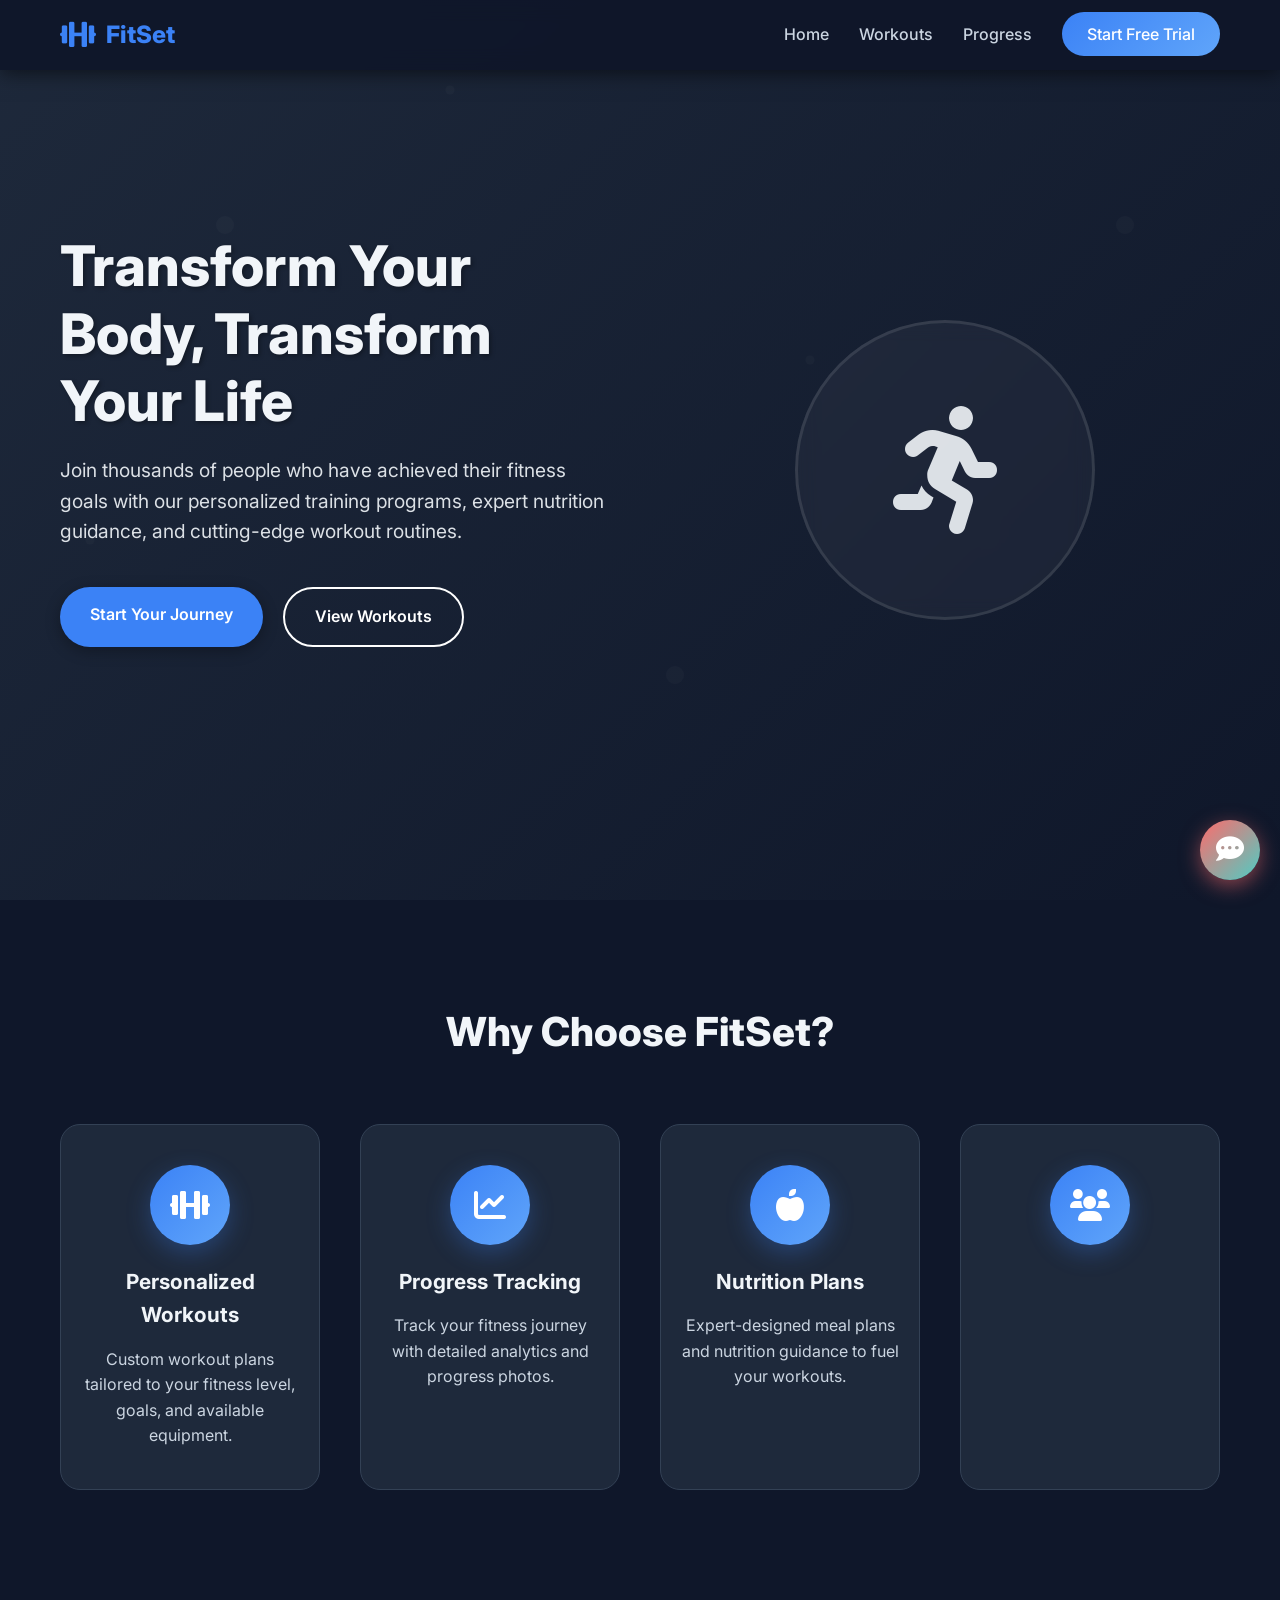
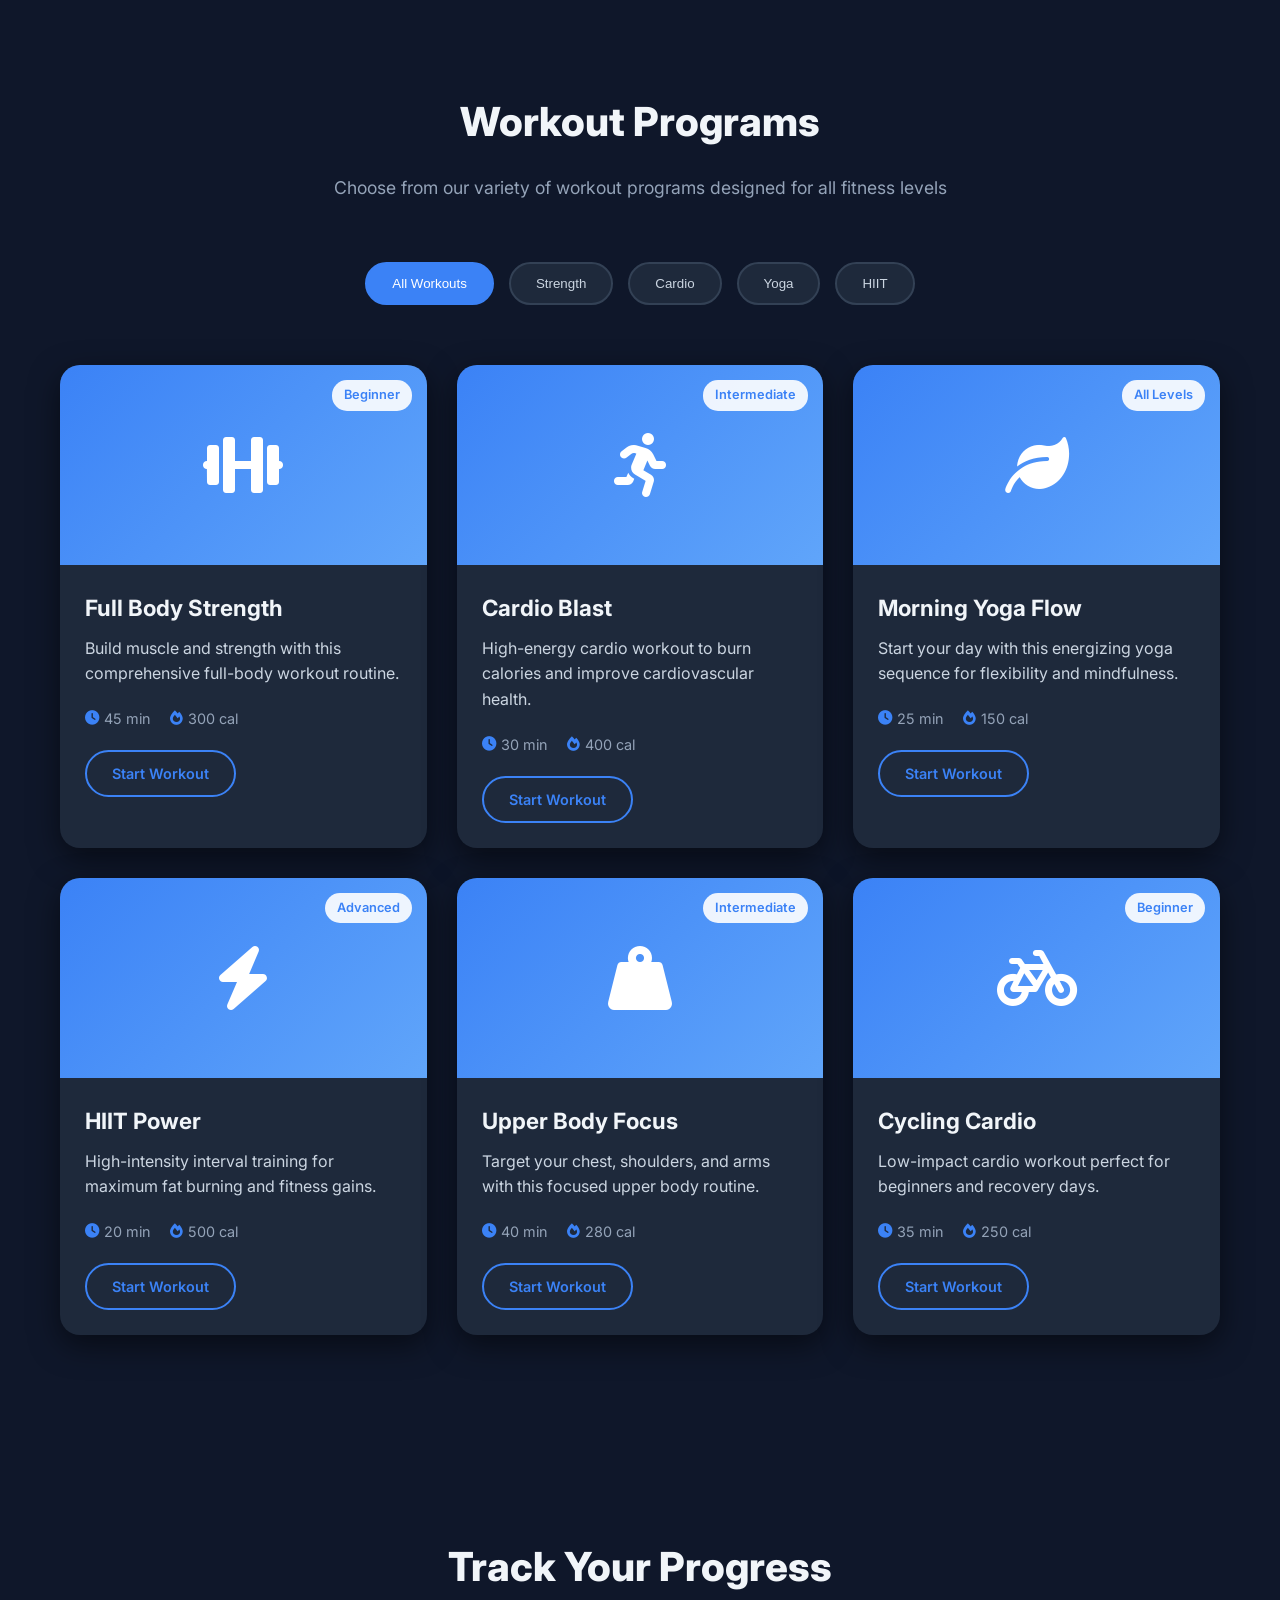
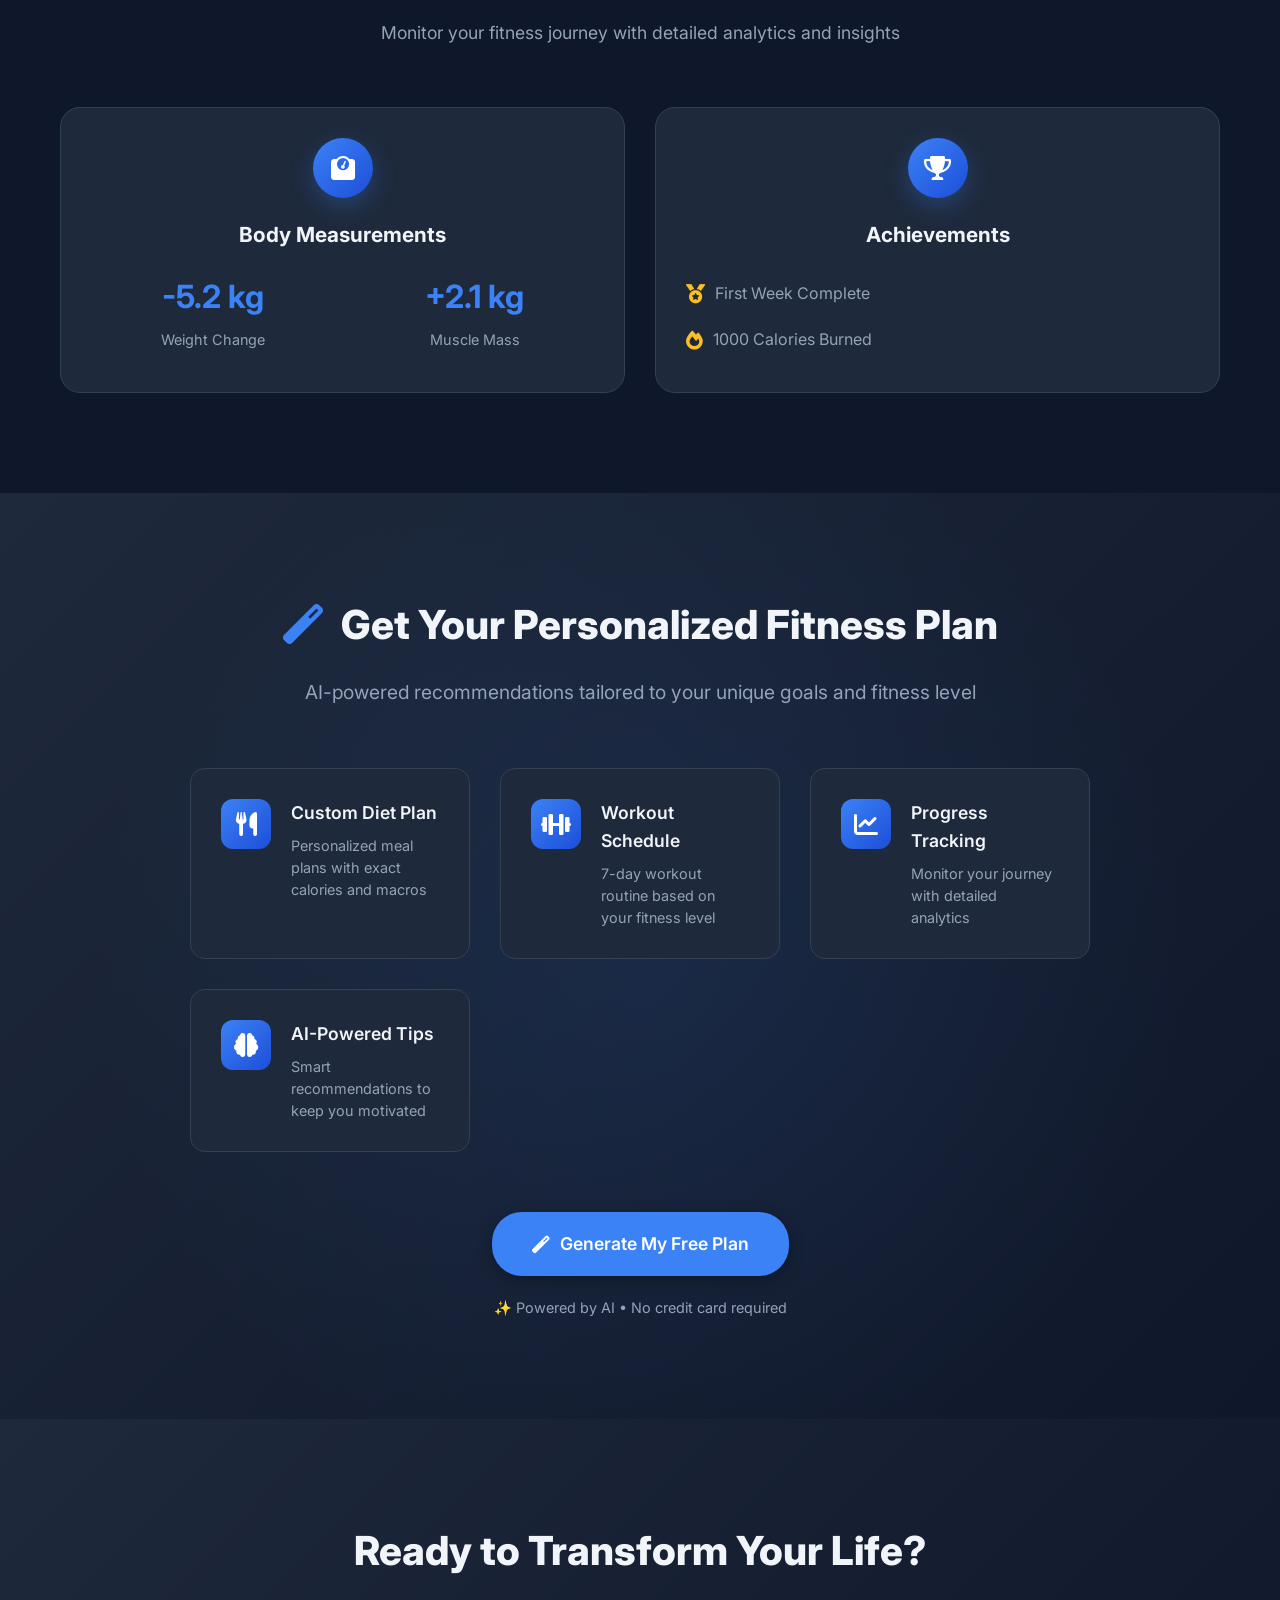
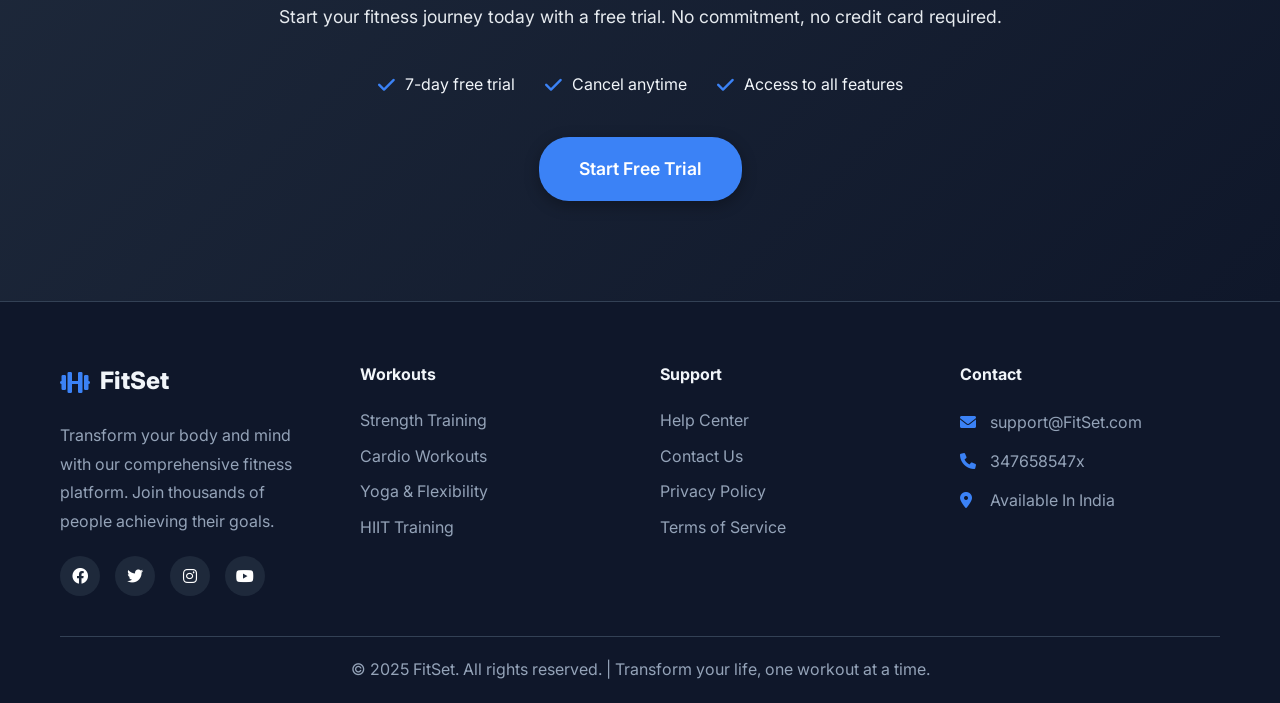
==== index.html @ ef7e1b1d "Add files via upload" ====
<!DOCTYPE html>
<html lang="en">
<head>
  <meta charset="UTF-8" />
  <meta name="viewport" content="width=device-width, initial-scale=1.0" />
  <title>FitSet - Transform Your Body, Transform Your Life</title>
  <link href="https://fonts.googleapis.com/css2?family=Inter:wght@300;400;500;600;700;800&display=swap" rel="stylesheet" />
  <link rel="stylesheet" href="https://cdnjs.cloudflare.com/ajax/libs/font-awesome/6.0.0/css/all.min.css" />
  <link rel="stylesheet" href="style.css">
</head>
<body>
  <!-- Navigation -->
  <nav class="navbar">
    <div class="nav-container">
      <div class="nav-logo">
        <i class="fas fa-dumbbell"></i>
        <span>FitSet</span>
      </div>
      <ul class="nav-menu">
        <li><a href="#home">Home</a></li>
        <li><a href="#workouts">Workouts</a></li>
        
        <li><a href="#tracking">Progress</a></li>
        
        <li><a href="auth.html" class="nav-cta">Start Free Trial</a></li>
      </ul>
    </div>
  </nav>

  <!-- Hero Section -->
  <section id="home" class="hero">
    <div class="hero-container">
      <div class="hero-content">
        <h1>Transform Your Body, Transform Your Life</h1>
        <p class="hero-subtitle">
          Join thousands of people who have achieved their fitness goals with our
          personalized training programs, expert nutrition guidance, and
          cutting-edge workout routines.
        </p>
        <div class="hero-buttons">
          <a href="auth.html" class="btn btn-primary">Start Your Journey</a>
          <a href="#workouts" class="btn btn-secondary">View Workouts</a>
        </div>
      </div>
      <div class="hero-image">
        <div class="hero-graphic">
          <i class="fas fa-running"></i>
        </div>
      </div>
    </div>
  </section>

  <!-- Features Section -->
  <section class="features">
    <div class="container">
      <h2>Why Choose FitSet?</h2>
      <div class="features-grid">
        <div class="feature-card">
          <div class="feature-icon">
            <i class="fas fa-dumbbell"></i>
          </div>
          <h3>Personalized Workouts</h3>
          <p>Custom workout plans tailored to your fitness level, goals, and available equipment.</p>
        </div>
        <div class="feature-card">
          <div class="feature-icon">
            <i class="fas fa-chart-line"></i>
          </div>
          <h3>Progress Tracking</h3>
          <p>Track your fitness journey with detailed analytics and progress photos.</p>
        </div>
        <div class="feature-card">
          <div class="feature-icon">
            <i class="fas fa-apple-alt"></i>
          </div>
          <h3>Nutrition Plans</h3>
          <p>Expert-designed meal plans and nutrition guidance to fuel your workouts.</p>
        </div>
        <div class="feature-card">
          <div class="feature-icon">
            <i class="fas fa-users"></i>
          </div>
          
          
        </div>
      </div>
    </div>
  </section>

  <!-- Workouts Section -->
  <section id="workouts" class="workouts">
    <div class="container">
      <h2>Workout Programs</h2>
      <p class="section-subtitle">
        Choose from our variety of workout programs designed for all fitness levels
      </p>
      <div class="workout-categories">
        <button class="category-btn active" data-category="all">All Workouts</button>
        <button class="category-btn" data-category="strength">Strength</button>
        <button class="category-btn" data-category="cardio">Cardio</button>
        <button class="category-btn" data-category="yoga">Yoga</button>
        <button class="category-btn" data-category="hiit">HIIT</button>
      </div>
      <div class="workouts-grid">
        <div class="workout-card" data-category="strength">
          <div class="workout-image">
            <i class="fas fa-dumbbell"></i>
            <div class="workout-difficulty">Beginner</div>
          </div>
          <div class="workout-info">
            <h3>Full Body Strength</h3>
            <p>Build muscle and strength with this comprehensive full-body workout routine.</p>
            <div class="workout-meta">
              <span><i class="fas fa-clock"></i> 45 min</span>
              <span><i class="fas fa-fire"></i> 300 cal</span>
            </div>
            <a href="auth.html" class="btn btn-outline">Start Workout</a>
          </div>
        </div>

        <div class="workout-card" data-category="cardio">
          <div class="workout-image">
            <i class="fas fa-running"></i>
            <div class="workout-difficulty">Intermediate</div>
          </div>
          <div class="workout-info">
            <h3>Cardio Blast</h3>
            <p>High-energy cardio workout to burn calories and improve cardiovascular health.</p>
            <div class="workout-meta">
              <span><i class="fas fa-clock"></i> 30 min</span>
              <span><i class="fas fa-fire"></i> 400 cal</span>
            </div>
            <a href="auth.html" class="btn btn-outline">Start Workout</a>
          </div>
        </div>

        <div class="workout-card" data-category="yoga">
          <div class="workout-image">
            <i class="fas fa-leaf"></i>
            <div class="workout-difficulty">All Levels</div>
          </div>
          <div class="workout-info">
            <h3>Morning Yoga Flow</h3>
            <p>Start your day with this energizing yoga sequence for flexibility and mindfulness.</p>
            <div class="workout-meta">
              <span><i class="fas fa-clock"></i> 25 min</span>
              <span><i class="fas fa-fire"></i> 150 cal</span>
            </div>
            <a href="auth.html" class="btn btn-outline">Start Workout</a>
          </div>
        </div>

        <div class="workout-card" data-category="hiit">
          <div class="workout-image">
            <i class="fas fa-bolt"></i>
            <div class="workout-difficulty">Advanced</div>
          </div>
          <div class="workout-info">
            <h3>HIIT Power</h3>
            <p>High-intensity interval training for maximum fat burning and fitness gains.</p>
            <div class="workout-meta">
              <span><i class="fas fa-clock"></i> 20 min</span>
              <span><i class="fas fa-fire"></i> 500 cal</span>
            </div>
            <a href="auth.html" class="btn btn-outline">Start Workout</a>
          </div>
        </div>

        <div class="workout-card" data-category="strength">
          <div class="workout-image">
            <i class="fas fa-weight-hanging"></i>
            <div class="workout-difficulty">Intermediate</div>
          </div>
          <div class="workout-info">
            <h3>Upper Body Focus</h3>
            <p>Target your chest, shoulders, and arms with this focused upper body routine.</p>
            <div class="workout-meta">
              <span><i class="fas fa-clock"></i> 40 min</span>
              <span><i class="fas fa-fire"></i> 280 cal</span>
            </div>
            <a href="auth.html" class="btn btn-outline">Start Workout</a>
          </div>
        </div>

        <div class="workout-card" data-category="cardio">
          <div class="workout-image">
            <i class="fas fa-bicycle"></i>
            <div class="workout-difficulty">Beginner</div>
          </div>
          <div class="workout-info">
            <h3>Cycling Cardio</h3>
            <p>Low-impact cardio workout perfect for beginners and recovery days.</p>
            <div class="workout-meta">
              <span><i class="fas fa-clock"></i> 35 min</span>
              <span><i class="fas fa-fire"></i> 250 cal</span>
            </div>
            <a href="auth.html" class="btn btn-outline">Start Workout</a>
          </div>
        </div>
      </div>
    </div>
  </section>




  <!-- Progress Tracking Section -->
  <section id="tracking" class="tracking">
    <div class="container">
      <h2>Track Your Progress</h2>
      <p class="section-subtitle">Monitor your fitness journey with detailed analytics and insights</p>
      <div class="tracking-dashboard">
        <!-- Exercise Card -->
        <!-- <div class="tracking-card">
          <h3>
            <div class="tracking-icon">
              <i class="fas fa-running"></i>
            </div> -->
            <!-- Exercise -->
          <!-- </h3>
          <div id="exercise-content">
            <p class="empty-text">No exercises logged today.</p>
            <button id="add-exercise-btn" class="btn btn-action">
              <i class="fas fa-plus"></i> Add Exercise
            </button>
          </div>
        </div> -->

        <!-- Meals Card -->
        <!-- <div class="tracking-card">
          <h3>
            <div class="tracking-icon">
              <i class="fas fa-utensils"></i>
            </div>
            Meals
          </h3>
          <div id="meals-content">
            <p class="empty-text">No meals logged today.</p>
            <button id="add-meal-btn" class="btn btn-action">
              <i class="fas fa-plus"></i> Add Meal
            </button>
          </div>
        </div> -->

        <!-- Today's Progress Charts -->
        <!-- <div class="tracking-card">
          <h3>
            <div class="tracking-icon">
              <i class="fas fa-chart-pie"></i>
            </div>
            Today's Progress
          </h3>
          <div class="charts-container">
            <div class="chart-wrapper">
              <canvas id="caloriesChart"></canvas>
              <p class="chart-label">Calories</p>
            </div>
            <div class="chart-wrapper">
              <canvas id="exerciseChart"></canvas>
              <p class="chart-label">Exercise</p>
            </div>
          </div>
        </div> -->

        <div class="tracking-card">
          <h3>
            <div class="tracking-icon">
              <i class="fas fa-weight"></i>
            </div>
            Body Measurements
          </h3>
          <div class="tracking-stats">
            <div class="stat-item">
              <span class="stat-value">-5.2 kg</span>
              <span class="stat-label">Weight Change</span>
            </div>
            <div class="stat-item">
              <span class="stat-value">+2.1 kg</span>
              <span class="stat-label">Muscle Mass</span>
            </div>
          </div>
        </div>
        
        <div class="tracking-card">
          <h3>
            <div class="tracking-icon">
              <i class="fas fa-trophy"></i>
            </div>
            Achievements
          </h3>
          <div class="achievement-list">
            <div class="achievement">
              <i class="fas fa-medal"></i>
              <span>First Week Complete</span>
            </div>
            <div class="achievement">
              <i class="fas fa-fire"></i>
              <span>1000 Calories Burned</span>
            </div>
          </div>
        </div>
      </div>
    </div>
  </section>

  
       

  <!-- Generate Plan Section -->
  <section id="generate-plan" class="generate-plan-section">
    <div class="container">
      <div class="generate-plan-content">
        <div class="plan-info">
          <h2><i class="fas fa-magic"></i> Get Your Personalized Fitness Plan</h2>
          <p class="plan-subtitle">AI-powered recommendations tailored to your unique goals and fitness level</p>
          
          <div class="plan-features-grid">
            <div class="plan-feature">
              <div class="plan-feature-icon">
                <i class="fas fa-utensils"></i>
              </div>
              <div class="plan-feature-text">
                <h4>Custom Diet Plan</h4>
                <p>Personalized meal plans with exact calories and macros</p>
              </div>
            </div>
            
            <div class="plan-feature">
              <div class="plan-feature-icon">
                <i class="fas fa-dumbbell"></i>
              </div>
              <div class="plan-feature-text">
                <h4>Workout Schedule</h4>
                <p>7-day workout routine based on your fitness level</p>
              </div>
            </div>
            
            <div class="plan-feature">
              <div class="plan-feature-icon">
                <i class="fas fa-chart-line"></i>
              </div>
              <div class="plan-feature-text">
                <h4>Progress Tracking</h4>
                <p>Monitor your journey with detailed analytics</p>
              </div>
            </div>
            
            <div class="plan-feature">
              <div class="plan-feature-icon">
                <i class="fas fa-brain"></i>
              </div>
              <div class="plan-feature-text">
                <h4>AI-Powered Tips</h4>
                <p>Smart recommendations to keep you motivated</p>
              </div>
            </div>
          </div>
          
          <div class="plan-cta">
            <a href="auth.html" class="btn btn-primary btn-lg">
              <i class="fas fa-magic"></i> Generate My Free Plan
            </a>
            <p class="plan-note">✨ Powered by AI • No credit card required</p>
          </div>
        </div>
      </div>
    </div>
  </section>

  <!-- CTA Section -->
  <section class="cta-section">
    <div class="container">
      <div class="cta-content">
        <h2>Ready to Transform Your Life?</h2>
        <p>Start your fitness journey today with a free trial. No commitment, no credit card required.</p>
        <div class="cta-features">
          <div class="cta-feature">
            <i class="fas fa-check"></i>
            <span>7-day free trial</span>
          </div>
          <div class="cta-feature">
            <i class="fas fa-check"></i>
            <span>Cancel anytime</span>
          </div>
          <div class="cta-feature">
            <i class="fas fa-check"></i>
            <span>Access to all features</span>
          </div>
        </div>
        <a href="auth.html" class="btn btn-primary btn-lg">Start Free Trial</a>
      </div>
    </div>
  </section>

  <!-- Footer -->
  <footer class="footer">
    <div class="container">
      <div class="footer-content">
        <div class="footer-section">
          <div class="footer-logo">
            <i class="fas fa-dumbbell"></i>
            <span>FitSet</span>
          </div>
          <p>Transform your body and mind with our comprehensive fitness platform. Join thousands of people achieving their goals.</p>
          <div class="social-links">
            <a href="#"><i class="fab fa-facebook"></i></a>
            <a href="#"><i class="fab fa-twitter"></i></a>
            <a href="#"><i class="fab fa-instagram"></i></a>
            <a href="#"><i class="fab fa-youtube"></i></a>
          </div>
        </div>
        <div class="footer-section">
          <h4>Workouts</h4>
          <ul>
            <li><a href="#workouts">Strength Training</a></li>
            <li><a href="#workouts">Cardio Workouts</a></li>
            <li><a href="#workouts">Yoga & Flexibility</a></li>
            <li><a href="#workouts">HIIT Training</a></li>
          </ul>
        </div>
        <div class="footer-section">
          <h4>Support</h4>
          <ul>
            <li><a href="#">Help Center</a></li>
            <li><a href="#">Contact Us</a></li>
            <li><a href="#">Privacy Policy</a></li>
            <li><a href="#">Terms of Service</a></li>
          </ul>
        </div>
        <div class="footer-section">
          <h4>Contact</h4>
          <div class="contact-info">
            <p><i class="fas fa-envelope"></i> support@FitSet.com</p>
            <p><i class="fas fa-phone"></i> 347658547x</p>
            <p><i class="fas fa-map-marker-alt"></i> Available In India</p>
          </div>
        </div>
      </div>
      <div class="footer-bottom">
        <p>&copy; 2025 FitSet. All rights reserved. | Transform your life, one workout at a time.</p>
      </div>
    </div>
  </footer>

  <!-- Floating Chatbot Button -->
  <button class="chat-button" onclick="toggleChat()">
    <i class="fas fa-comment-dots"></i>
  </button>

  <!-- Chatbot Popup -->
  <div id="chatPopup" class="chat-popup">
    <div class="chat-header">
      <i class="fas fa-robot"></i> FitSet AI Assistant
    </div>
    <div id="chatBody" class="chat-body"></div>
    <div class="chat-input">
      <input type="text" id="chatInput" placeholder="Ask me anything about fitness..." />
      <button onclick="sendMessage()"><i class="fas fa-paper-plane"></i></button>
    </div>
  </div>

  <script src="js/landing.js"></script>
  <!-- 🌟 Gemini Chatbot Script -->
<script>
  document.addEventListener("DOMContentLoaded", () => {
    const chatPopup = document.getElementById("chatPopup");
    const chatBody = document.getElementById("chatBody");
    const chatInput = document.getElementById("chatInput");

    window.toggleChat = function () {
      chatPopup.style.display = chatPopup.style.display === "flex" ? "none" : "flex";
    };

    window.sendMessage = async function () {
      const userMessage = chatInput.value.trim();
      if (!userMessage) return;

      appendMessage("user", userMessage);
      chatInput.value = "";
      appendMessage("bot", "Thinking...");

      try {
        const reply = await getGeminiReply(userMessage);
        const botMsgs = chatBody.querySelectorAll(".chat-message.bot");
        if (botMsgs.length > 0) {
          botMsgs[botMsgs.length - 1].remove();
        }
        appendMessage("bot", reply);
      } catch (err) {
        console.error("Chat error:", err);
        const botMsgs = chatBody.querySelectorAll(".chat-message.bot");
        if (botMsgs.length > 0) {
          botMsgs[botMsgs.length - 1].remove();
        }
        appendMessage("bot", "Sorry, I'm having trouble responding right now. Please try again!");
      }
    };

    chatInput.addEventListener("keydown", (e) => {
      if (e.key === "Enter") sendMessage();
    });

    function appendMessage(sender, text) {
      const msgDiv = document.createElement("div");
      msgDiv.className = `chat-message ${sender}`;
      msgDiv.textContent = text;
      chatBody.appendChild(msgDiv);
      chatBody.scrollTop = chatBody.scrollHeight;
      // maintain a lightweight conversation history for context
      // skip pushing the transient 'Thinking...' placeholder
      if (!window.chatHistory) window.chatHistory = [];
      if (text && text !== 'Thinking...') {
        if (sender === 'user') window.chatHistory.push({ role: 'user', content: text });
        else if (sender === 'bot') window.chatHistory.push({ role: 'assistant', content: text });
        // keep last 12 messages to limit payload
        if (window.chatHistory.length > 12) window.chatHistory = window.chatHistory.slice(-12);
      }
    }

    async function getGeminiReply(message) {
      // Use backend proxy for Gemini API (more secure - API key is on server)
      const url = "http://localhost:8080/api/chat/fitness-chat";
      
      // Build history string
      let historyText = '';
      if (window.chatHistory && window.chatHistory.length) {
        window.chatHistory.forEach(m => {
          historyText += `${m.role === 'user' ? 'User' : 'Assistant'}: ${m.content}\n`;
        });
      }

      try {
        const res = await fetch(url, {
          method: 'POST',
          headers: { 'Content-Type': 'application/json' },
          body: JSON.stringify({
            message: message,
            history: historyText
          })
        });
        
        if (!res.ok) {
          const errorData = await res.json().catch(() => ({}));
          throw new Error(errorData?.error || `API Error: ${res.status}`);
        }
        
        const data = await res.json();
        
        if (data?.response) {
          return data.response;
        } else {
          throw new Error("No response from server");
        }
      } catch (error) {
        console.error('Chat error:', error);
        throw error;
      }
    }
  });
</script>

<!-- 🌟 Styles (you can also place this in your styles.css) -->
<style>
  .chat-button {
    position: fixed;
    bottom: 20px;
    right: 20px;
    background: linear-gradient(135deg, #FF6B6B, #4ECDC4);
    color: white;
    border: none;
    border-radius: 50%;
    width: 60px;
    height: 60px;
    font-size: 28px;
    cursor: pointer;
    box-shadow: 0 6px 20px rgba(255, 107, 107, 0.5);
    z-index: 9999;
    animation: pulse 2s infinite;
    transition: all 0.3s;
  }
  
  .chat-button:hover {
    transform: scale(1.1);
  }
  
  @keyframes pulse {
    0%, 100% {
      box-shadow: 0 4px 15px rgba(255, 107, 107, 0.4);
    }
    50% {
      box-shadow: 0 4px 25px rgba(255, 107, 107, 0.7);
    }
  }

  .chat-popup {
    display: none;
    position: fixed;
    bottom: 90px;
    right: 20px;
    width: 320px;
    max-height: 500px;
    border-radius: 12px;
    background: #fff;
    box-shadow: 0 8px 32px rgba(0, 0, 0, 0.3);
    z-index: 9999;
    flex-direction: column;
  }
  
  .chat-popup[style*="flex"] {
    display: flex !important;
  }

  .chat-header {
    background: linear-gradient(135deg, #FF6B6B, #4ECDC4);
    color: white;
    padding: 12px;
    font-weight: bold;
    text-align: center;
    border-top-left-radius: 12px;
    border-top-right-radius: 12px;
  }

  .chat-body {
    padding: 10px;
    flex: 1;
    overflow-y: auto;
    font-size: 14px;
  }

  .chat-message {
    margin: 6px 0;
    padding: 8px 10px;
    border-radius: 10px;
    max-width: 80%;
  }

  .chat-message.user {
    background: linear-gradient(135deg, #FF6B6B, #4ECDC4);
    color: white;
    align-self: flex-end;
    text-align: right;
    margin-left: auto;
  }

  .chat-message.bot {
    background-color: #f0f0f0;
    color: #333;
    align-self: flex-start;
    text-align: left;
    margin-right: auto;
  }

  .chat-input {
    display: flex;
    border-top: 1px solid #ccc;
  }

  .chat-input input {
    flex: 1;
    padding: 10px;
    border: none;
    outline: none;
    font-size: 14px;
  }

  .chat-input button {
    padding: 10px 15px;
    background: linear-gradient(135deg, #FF6B6B, #4ECDC4);
    border: none;
    color: white;
    font-weight: bold;
    cursor: pointer;
    transition: all 0.3s;
  }

  .chat-input button:hover {
    transform: scale(1.05);
    box-shadow: 0 2px 8px rgba(255, 107, 107, 0.4);
  }
</style>

</body>
</html>
---- style.css ----
/* =========== Reset & Base =========== */
* {
  margin: 0;
  padding: 0;
  box-sizing: border-box;
}

body {
  font-family: 'Inter', sans-serif;
  line-height: 1.6;
  color: #f1f5f9;
  background-color: #0f172a;
}

.container {
  max-width: 1200px;
  margin: 0 auto;
  padding: 0 20px;
}

/* =========== Navigation =========== */
.navbar {
  background: rgba(15, 23, 42, 0.95);
  backdrop-filter: blur(10px);
  position: fixed;
  top: 0;
  width: 100%;
  z-index: 1000;
  box-shadow: 0 2px 20px rgba(0, 0, 0, 0.6);
}

.nav-container {
  max-width: 1200px;
  margin: 0 auto;
  padding: 0 20px;
  display: flex;
  justify-content: space-between;
  align-items: center;
  height: 70px;
}

.nav-logo {
  display: flex;
  align-items: center;
  font-size: 1.5rem;
  font-weight: 800;
  color: #3b82f6;
}

.nav-logo i {
  margin-right: 10px;
  font-size: 1.8rem;
}

.nav-menu {
  display: flex;
  list-style: none;
  gap: 30px;
}

.nav-menu a {
  text-decoration: none;
  color: #cbd5e1;
  font-weight: 500;
  transition: color 0.3s ease;
}

.nav-menu a:hover {
  color: #3b82f6;
}

.nav-cta {
  background: linear-gradient(135deg, #3b82f6, #60a5fa);
  color: white !important;
  padding: 12px 25px;
  border-radius: 25px;
  transition: all 0.3s ease;
  font-weight: 600;
}

.nav-cta:hover {
  transform: translateY(-2px);
  box-shadow: 0 8px 25px rgba(59, 130, 246, 0.3);
}

/* =========== Hero Section =========== */
.hero {
  background: linear-gradient(135deg, #1e293b, #0f172a);
  color: #f1f5f9;
  padding: 120px 0 80px;
  min-height: 100vh;
  display: flex;
  align-items: center;
  position: relative;
  overflow: hidden;
}

.hero::before {
  content: '';
  position: absolute;
  top: 0;
  left: 0;
  right: 0;
  bottom: 0;
  background: url('data:image/svg+xml,<svg xmlns="http://www.w3.org/2000/svg" viewBox="0 0 100 100"><defs><pattern id="grain" width="100" height="100" patternUnits="userSpaceOnUse"><circle cx="25" cy="25" r="1" fill="white" opacity="0.07"/><circle cx="75" cy="75" r="1" fill="white" opacity="0.07"/><circle cx="50" cy="10" r="0.5" fill="white" opacity="0.07"/><circle cx="10" cy="60" r="0.5" fill="white" opacity="0.07"/><circle cx="90" cy="40" r="0.5" fill="white" opacity="0.07"/></pattern></defs><rect width="100" height="100" fill="url(%23grain)"/></svg>');
  opacity: 0.3;
}

.hero-container {
  max-width: 1200px;
  margin: 0 auto;
  padding: 0 20px;
  display: grid;
  grid-template-columns: 1fr 1fr;
  gap: 60px;
  align-items: center;
  position: relative;
  z-index: 1;
}

.hero-content h1 {
  font-size: 3.5rem;
  font-weight: 800;
  margin-bottom: 20px;
  line-height: 1.2;
  text-shadow: 2px 2px 4px rgba(0, 0, 0, 0.3);
}

.hero-subtitle {
  font-size: 1.2rem;
  margin-bottom: 40px;
  opacity: 0.9;
  line-height: 1.6;
}

.hero-buttons {
  display: flex;
  gap: 20px;
  margin-bottom: 60px;
}

.btn {
  padding: 15px 30px;
  border: none;
  border-radius: 30px;
  font-size: 1rem;
  font-weight: 600;
  text-decoration: none;
  display: inline-block;
  transition: all 0.3s ease;
  cursor: pointer;
  text-align: center;
}

.btn-primary {
  background: #3b82f6;
  color: white;
  box-shadow: 0 4px 15px rgba(0, 0, 0, 0.3);
}

.btn-primary:hover {
  transform: translateY(-3px);
  background: #60a5fa;
}

.btn-secondary {
  background: transparent;
  color: white;
  border: 2px solid white;
}

.btn-secondary:hover {
  background: white;
  color: #0f172a;
}

.btn-outline {
  background: transparent;
  color: #3b82f6;
  border: 2px solid #3b82f6;
  padding: 10px 25px;
  font-size: 0.9rem;
}

.btn-outline:hover {
  background: #3b82f6;
  color: white;
}

.btn-lg {
  padding: 18px 40px;
  font-size: 1.1rem;
}

/* Hero Graphic */
.hero-image {
  display: flex;
  justify-content: center;
  align-items: center;
}

.hero-graphic {
  width: 300px;
  height: 300px;
  background: rgba(255, 255, 255, 0.04);
  border-radius: 50%;
  display: flex;
  align-items: center;
  justify-content: center;
  backdrop-filter: blur(10px);
  border: 3px solid rgba(255, 255, 255, 0.1);
  animation: pulse 2s infinite;
}

.hero-graphic i {
  font-size: 8rem;
  opacity: 0.9;
}

@keyframes pulse {
  0% { transform: scale(1); }
  50% { transform: scale(1.05); }
  100% { transform: scale(1); }
}

/* =========== Sections =========== */
.features {
  padding: 100px 0;
  background: #0f172a;
}

.features h2 {
  text-align: center;
  font-size: 2.5rem;
  margin-bottom: 60px;
  color: #f1f5f9;
  font-weight: 800;
}

.features-grid {
  display: grid;
  grid-template-columns: repeat(auto-fit, minmax(250px, 1fr));
  gap: 40px;
}

.feature-card {
  text-align: center;
  padding: 40px 20px;
  border-radius: 20px;
  background: #1e293b;
  transition: all 0.3s ease;
  border: 1px solid #334155;
}

.feature-card:hover {
  transform: translateY(-10px);
  box-shadow: 0 20px 40px rgba(59, 130, 246, 0.2);
  border-color: #3b82f6;
}

.feature-icon {
  width: 80px;
  height: 80px;
  background: linear-gradient(135deg, #3b82f6, #60a5fa);
  border-radius: 50%;
  display: flex;
  align-items: center;
  justify-content: center;
  margin: 0 auto 20px;
  box-shadow: 0 8px 25px rgba(59, 130, 246, 0.3);
}

.feature-icon i {
  font-size: 2rem;
  color: white;
}

.feature-card h3 {
  font-size: 1.3rem;
  margin-bottom: 15px;
  color: #f1f5f9;
  font-weight: 700;
}

.feature-card p {
  color: #cbd5e1;
  line-height: 1.6;
}

/* Workouts Section */
.workouts {
  padding: 100px 0;
  background: #0f172a;
}

.workouts h2 {
  text-align: center;
  font-size: 2.5rem;
  margin-bottom: 20px;
  color: #f1f5f9;
  font-weight: 800;
}

.section-subtitle {
  text-align: center;
  font-size: 1.1rem;
  color: #94a3b8;
  margin-bottom: 60px;
}

.workout-categories {
  display: flex;
  justify-content: center;
  gap: 15px;
  margin-bottom: 60px;
  flex-wrap: wrap;
}

.category-btn {
  padding: 12px 25px;
  border: 2px solid #334155;
  background: #1e293b;
  color: #cbd5e1;
  border-radius: 25px;
  cursor: pointer;
  transition: all 0.3s ease;
  font-weight: 500;
}

.category-btn.active,
.category-btn:hover {
  background: #3b82f6;
  color: white;
  border-color: #3b82f6;
}

.workouts-grid {
  display: grid;
  grid-template-columns: repeat(auto-fit, minmax(300px, 1fr));
  gap: 30px;
}

.workout-card {
  background: #1e293b;
  border-radius: 20px;
  overflow: hidden;
  box-shadow: 0 10px 30px rgba(0, 0, 0, 0.5);
  transition: all 0.3s ease;
}

.workout-card:hover {
  transform: translateY(-10px);
  box-shadow: 0 20px 40px rgba(59, 130, 246, 0.2);
}

.workout-image {
  height: 200px;
  background: linear-gradient(135deg, #3b82f6, #60a5fa);
  display: flex;
  align-items: center;
  justify-content: center;
  position: relative;
}

.workout-image i {
  font-size: 4rem;
  color: white;
}

.workout-difficulty {
  position: absolute;
  top: 15px;
  right: 15px;
  background: rgba(255, 255, 255, 0.9);
  color: #3b82f6;
  padding: 5px 12px;
  border-radius: 15px;
  font-size: 0.8rem;
  font-weight: 600;
}

.workout-info {
  padding: 25px;
}

.workout-info h3 {
  font-size: 1.4rem;
  margin-bottom: 10px;
  color: #f1f5f9;
  font-weight: 700;
}

.workout-info p {
  color: #cbd5e1;
  margin-bottom: 20px;
  line-height: 1.6;
}

.workout-meta {
  display: flex;
  gap: 20px;
  margin-bottom: 20px;
  color: #94a3b8;
  font-size: 0.9rem;
}

.workout-meta span {
  display: flex;
  align-items: center;
  gap: 5px;
}

.workout-meta i {
  color: #3b82f6;
}

/* Trainers Section */
.trainers {
  padding: 100px 0;
  background: #0f172a;
}

.trainers h2 {
  text-align: center;
  font-size: 2.5rem;
  margin-bottom: 20px;
  color: #f1f5f9;
  font-weight: 800;
}

.trainers-grid {
  display: grid;
  grid-template-columns: repeat(auto-fit, minmax(300px, 1fr));
  gap: 30px;
}

.trainer-card {
  background: #1e293b;
  border-radius: 20px;
  padding: 30px;
  text-align: center;
  box-shadow: 0 10px 30px rgba(0, 0, 0, 0.5);
  transition: all 0.3s ease;
  border: 1px solid #334155;
}

.trainer-card:hover {
  transform: translateY(-10px);
  box-shadow: 0 20px 40px rgba(59, 130, 246, 0.2);
  border-color: #3b82f6;
}

.trainer-image {
  position: relative;
  margin-bottom: 20px;
}

.trainer-image i {
  font-size: 4rem;
  color: #3b82f6;
}

.trainer-badge {
  position: absolute;
  top: -5px;
  right: 30%;
  background: #10b981;
  color: white;
  padding: 4px 8px;
  border-radius: 10px;
  font-size: 0.7rem;
  font-weight: 600;
}

.trainer-info h3 {
  font-size: 1.4rem;
  margin-bottom: 10px;
  color: #f1f5f9;
  font-weight: 700;
}

.trainer-specialty {
  color: #3b82f6;
  font-weight: 600;
  margin-bottom: 10px;
}

.trainer-experience {
  color: #94a3b8;
  margin-bottom: 15px;
  font-size: 0.9rem;
}

.trainer-rating {
  margin-bottom: 15px;
}

.trainer-rating i {
  color: #fbbf24;
  margin-right: 2px;
}

.trainer-price {
  font-size: 1.2rem;
  color: #3b82f6;
  font-weight: 700;
  margin-bottom: 15px;
}

.trainer-specialties {
  display: flex;
  gap: 8px;
  justify-content: center;
  margin-bottom: 20px;
  flex-wrap: wrap;
}

.specialty-tag {
  background: #0f172a;
  color: #94a3b8;
  padding: 4px 12px;
  border-radius: 15px;
  font-size: 0.8rem;
  font-weight: 500;
}

/* Tracking / Progress Section */
.tracking {
  padding: 100px 0;
  background: #0f172a;
}

.tracking h2 {
  text-align: center;
  font-size: 2.5rem;
  margin-bottom: 20px;
  color: #f1f5f9;
  font-weight: 800;
}

.tracking-dashboard {
  display: grid;
  grid-template-columns: repeat(auto-fit, minmax(300px, 1fr));
  gap: 30px;
}

.tracking-card {
  background: #1e293b;
  padding: 30px;
  border-radius: 20px;
  text-align: center;
  border: 1px solid #334155;
  transition: all 0.3s ease;
}

.tracking-card:hover {
  transform: translateY(-5px);
  box-shadow: 0 15px 30px rgba(59, 130, 246, 0.2);
}

.tracking-icon {
  width: 60px;
  height: 60px;
  background: linear-gradient(135deg, #3b82f6, #1d4ed8);
  border-radius: 50%;
  display: flex;
  align-items: center;
  justify-content: center;
  margin: 0 auto 20px;
  box-shadow: 0 8px 25px rgba(59, 130, 246, 0.3);
}

.tracking-icon i {
  font-size: 1.5rem;
  color: white;
}

.tracking-card h3 {
  font-size: 1.3rem;
  margin-bottom: 20px;
  color: #f1f5f9;
  font-weight: 700;
}

.tracking-stats {
  display: flex;
  justify-content: space-around;
  gap: 20px;
}

.stat-item {
  text-align: center;
}

.stat-value {
  display: block;
  font-size: 2rem;
  font-weight: 700;
  color: #3b82f6;
  margin-bottom: 5px;
}

.stat-label {
  font-size: 0.9rem;
  color: #94a3b8;
}

.achievement-list {
  text-align: left;
}

.achievement {
  display: flex;
  align-items: center;
  gap: 10px;
  padding: 10px 0;
  color: #94a3b8;
}

.achievement i {
  color: #fbbf24;
  font-size: 1.2rem;
}

/* Pricing Section */
.pricing {
  padding: 100px 0;
  background: #0f172a;
}

.pricing h2 {
  text-align: center;
  font-size: 2.5rem;
  margin-bottom: 20px;
  color: #f1f5f9;
  font-weight: 800;
}

.pricing-grid {
  display: grid;
  grid-template-columns: repeat(auto-fit, minmax(300px, 1fr));
  gap: 30px;
  max-width: 1000px;
  margin: 0 auto;
}

.pricing-card {
  background: #1e293b;
  padding: 40px 30px;
  border-radius: 20px;
  text-align: center;
  box-shadow: 0 10px 30px rgba(0, 0, 0, 0.5);
  transition: all 0.3s ease;
  border: 1px solid #334155;
  position: relative;
}

.pricing-card:hover {
  transform: translateY(-10px);
  box-shadow: 0 20px 40px rgba(59, 130, 246, 0.2);
}

.pricing-card.featured {
  border-color: #3b82f6;
  transform: scale(1.03);
}

.pricing-card.featured:hover {
  transform: scale(1.03) translateY(-10px);
}

.popular-badge {
  position: absolute;
  top: -15px;
  left: 50%;
  transform: translateX(-50%);
  background: linear-gradient(135deg, #3b82f6, #1d4ed8);
  color: white;
  padding: 8px 20px;
  border-radius: 20px;
  font-size: 0.8rem;
  font-weight: 600;
}

.pricing-card h3 {
  font-size: 1.5rem;
  margin-bottom: 20px;
  color: #f1f5f9;
  font-weight: 700;
}

.price {
  margin-bottom: 30px;
}

.currency {
  font-size: 1.5rem;
  color: #94a3b8;
  vertical-align: top;
}

.amount {
  font-size: 3rem;
  font-weight: 800;
  color: #3b82f6;
}

.period {
  font-size: 1rem;
  color: #94a3b8;
}

.pricing-features {
  list-style: none;
  margin-bottom: 30px;
  text-align: left;
}

.pricing-features li {
  padding: 10px 0;
  color: #cbd5e1;
  display: flex;
  align-items: center;
  gap: 10px;
}

.pricing-features i {
  color: #3b82f6;
  font-size: 1.1rem;
}

/* Generate Plan Section */
.generate-plan-section {
  padding: 100px 0;
  background: linear-gradient(135deg, #1e293b 0%, #0f172a 100%);
  position: relative;
  overflow: hidden;
}

.generate-plan-section::before {
  content: '';
  position: absolute;
  top: 0;
  left: 0;
  right: 0;
  bottom: 0;
  background: radial-gradient(circle at 50% 50%, rgba(59, 130, 246, 0.1) 0%, transparent 70%);
  pointer-events: none;
}

.generate-plan-content {
  position: relative;
  z-index: 1;
}

.plan-info {
  text-align: center;
  max-width: 900px;
  margin: 0 auto;
}

.plan-info h2 {
  font-size: 2.5rem;
  margin-bottom: 20px;
  color: #f1f5f9;
  font-weight: 800;
}

.plan-info h2 i {
  color: #3b82f6;
  margin-right: 10px;
}

.plan-subtitle {
  font-size: 1.2rem;
  color: #94a3b8;
  margin-bottom: 60px;
  line-height: 1.6;
}

.plan-features-grid {
  display: grid;
  grid-template-columns: repeat(auto-fit, minmax(250px, 1fr));
  gap: 30px;
  margin-bottom: 60px;
}

.plan-feature {
  background: #1e293b;
  padding: 30px;
  border-radius: 15px;
  display: flex;
  align-items: flex-start;
  gap: 20px;
  border: 1px solid #334155;
  transition: all 0.3s ease;
}

.plan-feature:hover {
  transform: translateY(-5px);
  border-color: #3b82f6;
  box-shadow: 0 10px 30px rgba(59, 130, 246, 0.2);
}

.plan-feature-icon {
  width: 50px;
  height: 50px;
  background: linear-gradient(135deg, #3b82f6, #1d4ed8);
  border-radius: 12px;
  display: flex;
  align-items: center;
  justify-content: center;
  flex-shrink: 0;
}

.plan-feature-icon i {
  font-size: 1.5rem;
  color: white;
}

.plan-feature-text {
  text-align: left;
}

.plan-feature-text h4 {
  font-size: 1.1rem;
  color: #f1f5f9;
  margin-bottom: 8px;
  font-weight: 600;
}

.plan-feature-text p {
  color: #94a3b8;
  font-size: 0.9rem;
  line-height: 1.5;
}

.plan-cta {
  margin-top: 40px;
}

.plan-cta .btn {
  padding: 18px 40px;
  font-size: 1.1rem;
  display: inline-flex;
  align-items: center;
  gap: 10px;
}

.plan-note {
  margin-top: 20px;
  color: #94a3b8;
  font-size: 0.9rem;
}

/* CTA Section */
.cta-section {
  padding: 100px 0;
  background: linear-gradient(135deg, #1e293b 0%, #0f172a 100%);
  color: #f1f5f9;
}

.cta-content {
  text-align: center;
  max-width: 800px;
  margin: 0 auto;
}

.cta-content h2 {
  font-size: 2.5rem;
  margin-bottom: 20px;
  font-weight: 800;
}

.cta-content p {
  font-size: 1.1rem;
  margin-bottom: 40px;
  opacity: 0.95;
}

.cta-features {
  display: flex;
  justify-content: center;
  gap: 30px;
  margin-bottom: 40px;
  flex-wrap: wrap;
}

.cta-feature {
  display: flex;
  align-items: center;
  gap: 10px;
}

.cta-feature i {
  color: #3b82f6;
  font-size: 1.2rem;
}

/* Footer */
.footer {
  background: #0f172a;
  color: #cbd5e1;
  padding: 60px 0 20px;
  border-top: 1px solid #334155;
}

.footer-content {
  display: grid;
  grid-template-columns: repeat(auto-fit, minmax(250px, 1fr));
  gap: 40px;
  margin-bottom: 40px;
}

.footer-logo {
  display: flex;
  align-items: center;
  font-size: 1.5rem;
  font-weight: 800;
  margin-bottom: 20px;
  color: #f1f5f9;
}

.footer-logo i {
  margin-right: 10px;
  color: #3b82f6;
}

.footer-section h4 {
  margin-bottom: 20px;
  color: #f1f5f9;
  font-weight: 700;
}

.footer-section p {
  color: #94a3b8;
  line-height: 1.8;
}

.footer-section ul {
  list-style: none;
}

.footer-section ul li {
  margin-bottom: 10px;
}

.footer-section ul li a {
  color: #94a3b8;
  text-decoration: none;
  transition: color 0.3s ease;
}

.footer-section ul li a:hover {
  color: #3b82f6;
}

.social-links {
  display: flex;
  gap: 15px;
  margin-top: 20px;
}

.social-links a {
  width: 40px;
  height: 40px;
  background: #1e293b;
  color: white;
  border-radius: 50%;
  display: flex;
  align-items: center;
  justify-content: center;
  text-decoration: none;
  transition: all 0.3s ease;
}

.social-links a:hover {
  background: #3b82f6;
  transform: translateY(-3px);
}

.contact-info p {
  display: flex;
  align-items: center;
  gap: 10px;
  margin-bottom: 10px;
  color: #94a3b8;
}

.contact-info i {
  color: #3b82f6;
  width: 20px;
}

.footer-bottom {
  text-align: center;
  padding-top: 20px;
  border-top: 1px solid #334155;
  color: #94a3b8;
}

/* =========== Responsive Design =========== */
@media (max-width: 768px) {
  .nav-container {
    flex-wrap: wrap;
    height: auto;
    padding: 10px 20px;
    gap: 10px;
  }

  .nav-menu {
    position: static;
    width: 100%;
    flex-wrap: wrap;
    justify-content: center;
    gap: 15px;
    padding: 10px 0 5px;
    box-shadow: none;
  }

  .hero-container {
    grid-template-columns: 1fr;
    text-align: center;
    gap: 40px;
  }

  .hero-content h1 {
    font-size: 2.5rem;
  }

  .hero-buttons {
    flex-direction: column;
    align-items: center;
  }

  .workout-categories {
    justify-content: flex-start;
    overflow-x: auto;
    padding-bottom: 10px;
  }

  .category-btn {
    white-space: nowrap;
    flex-shrink: 0;
  }

  .features-grid,
  .workouts-grid,
  .trainers-grid,
  .tracking-dashboard,
  .pricing-grid,
  .plan-features-grid {
    grid-template-columns: 1fr;
  }

  .footer-content {
    grid-template-columns: 1fr;
    text-align: center;
  }

  .cta-features {
    flex-direction: column;
    align-items: center;
  }

  .tracking-stats {
    flex-direction: column;
  }
}

@media (max-width: 480px) {
  .container {
    padding: 0 15px;
  }
  
  .hero-content h1 {
    font-size: 2rem;
  }
  
  .hero-subtitle {
    font-size: 1rem;
  }
  
  .btn {
    padding: 12px 25px;
    font-size: 0.9rem;
  }
  
  .workout-meta {
    flex-direction: column;
    gap: 10px;
  }
}
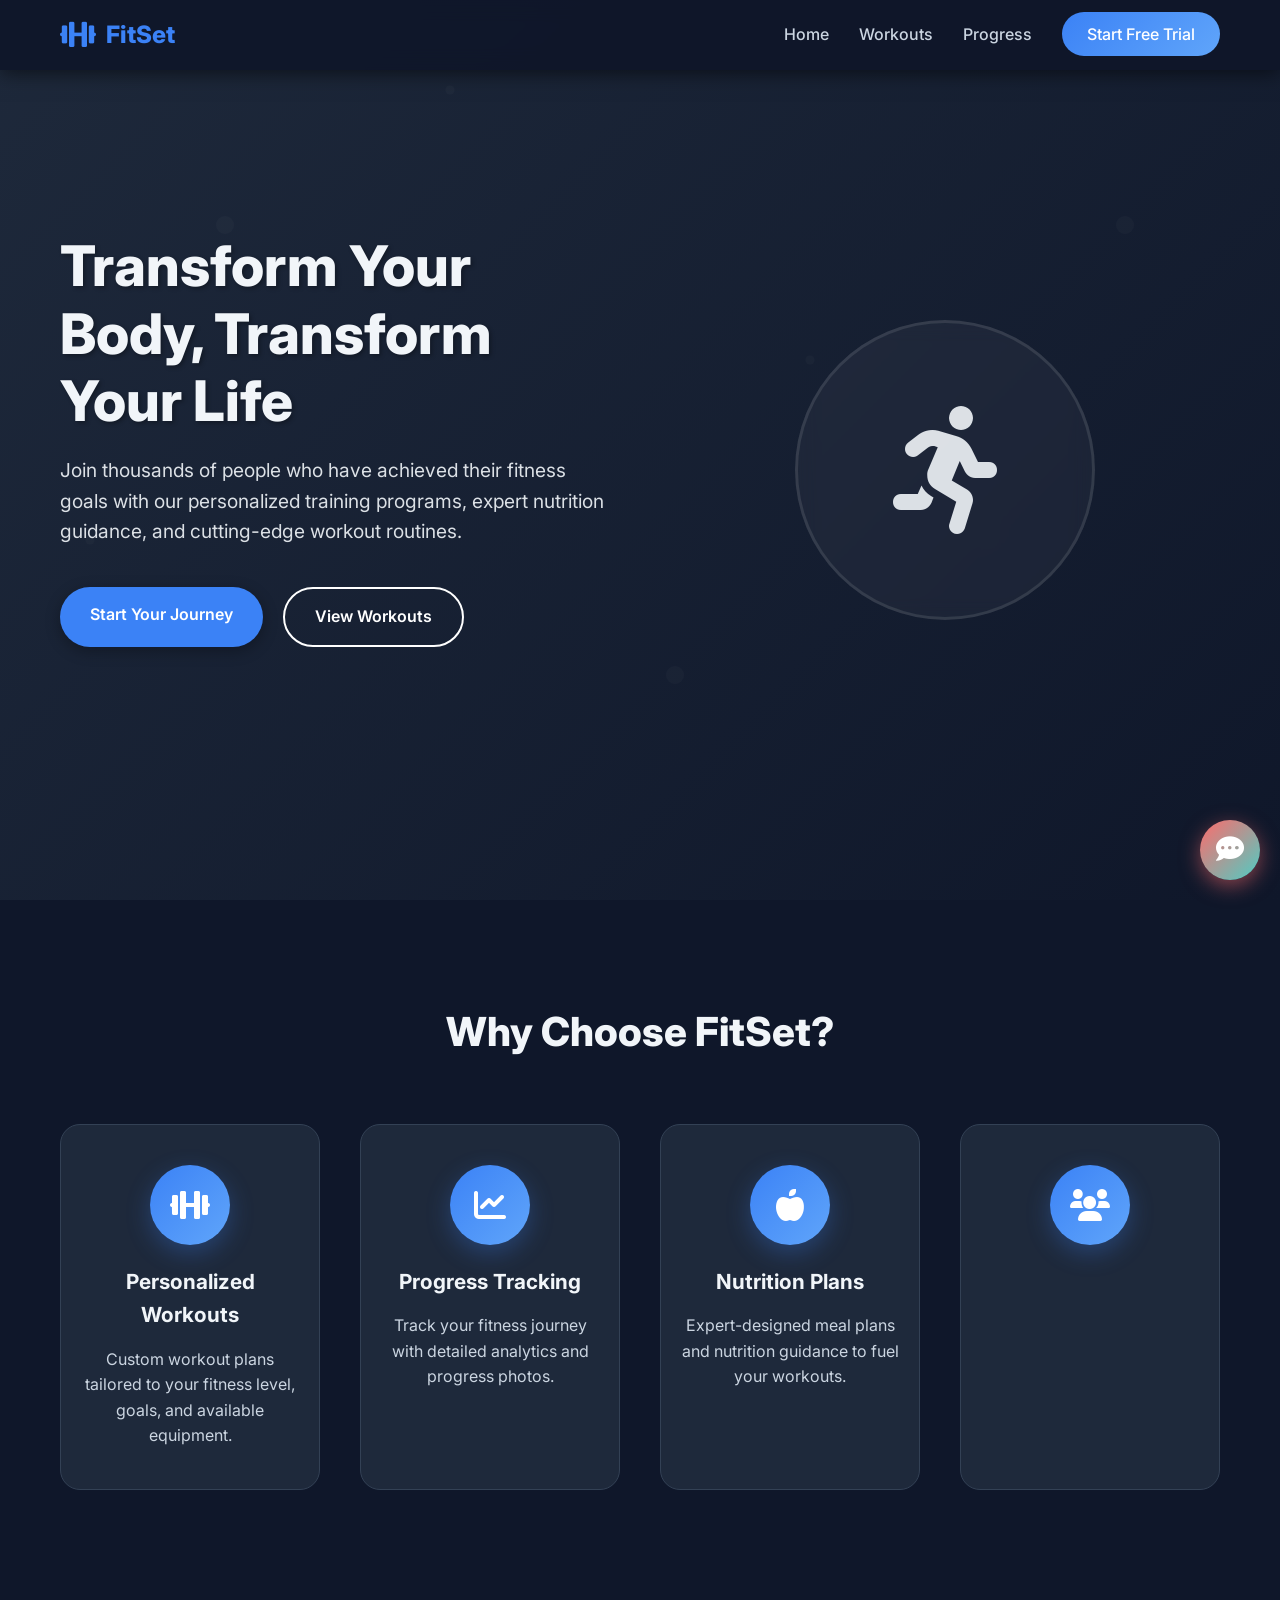
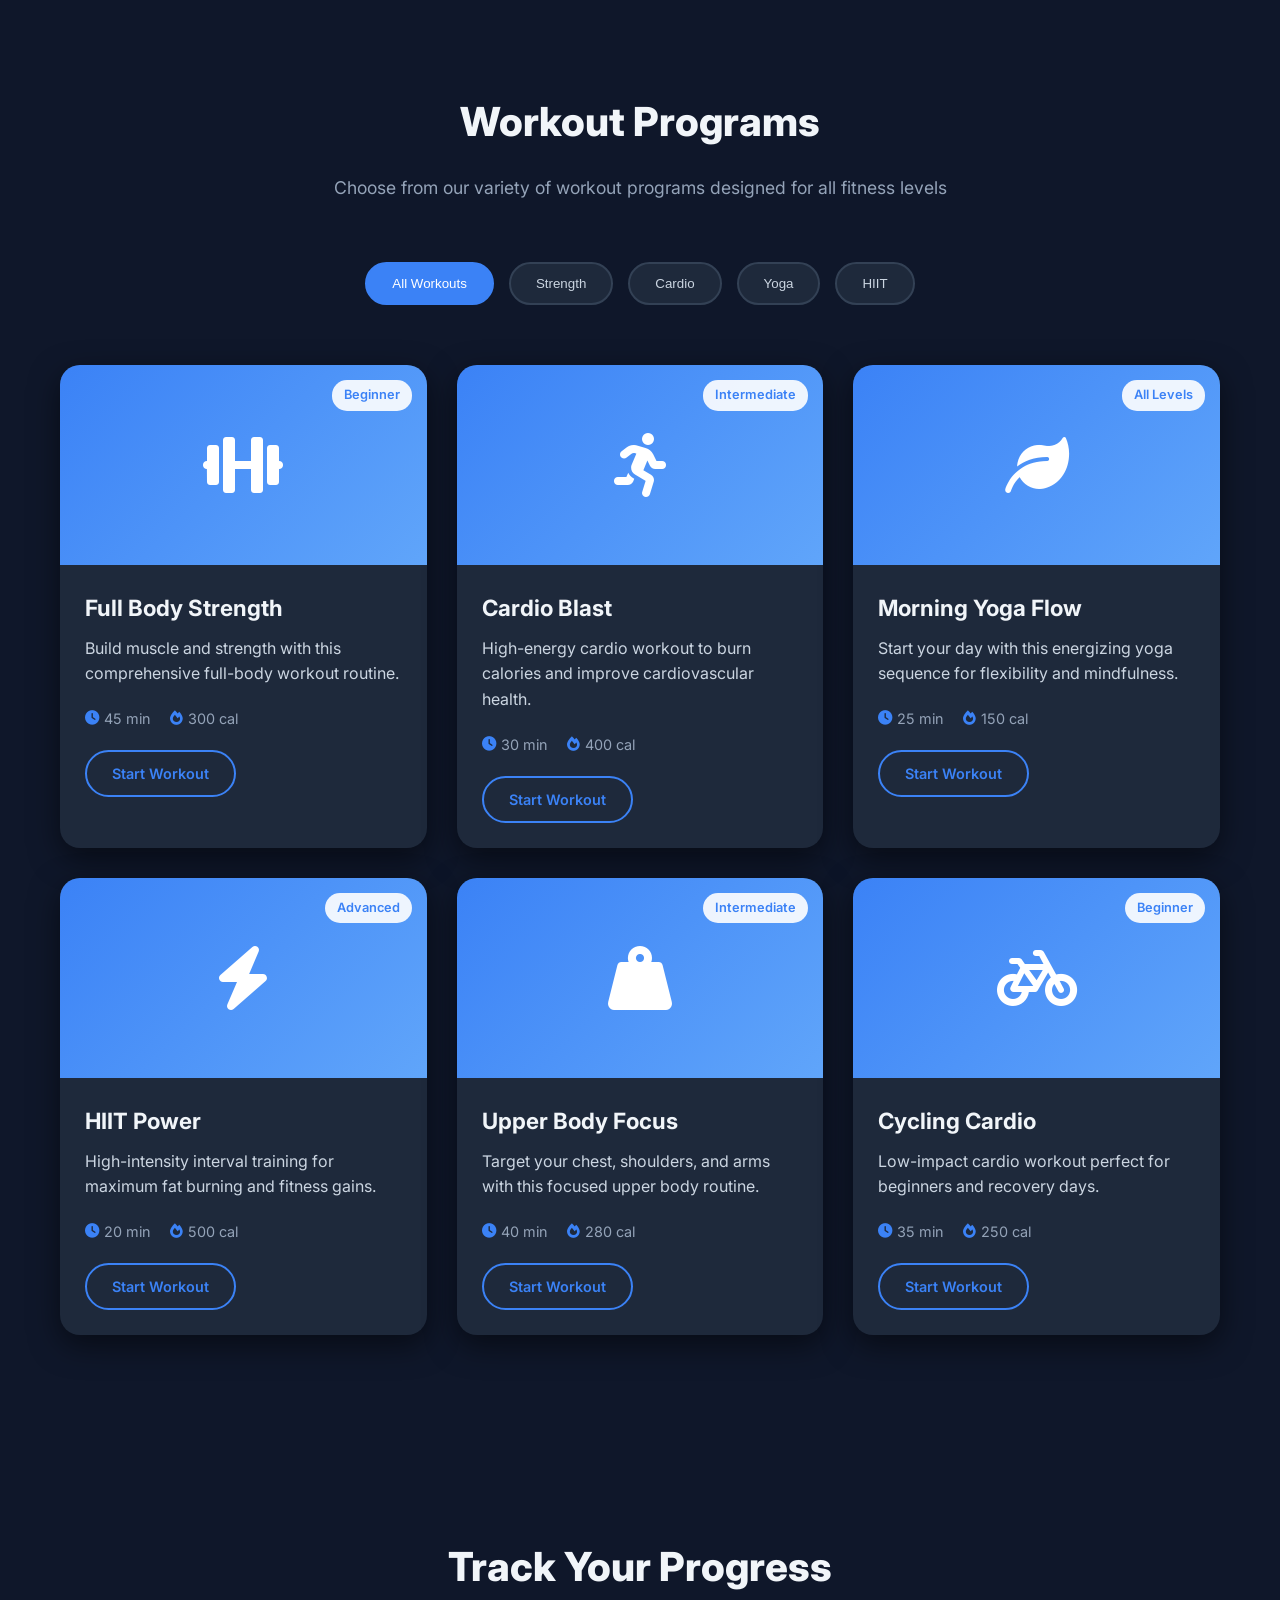
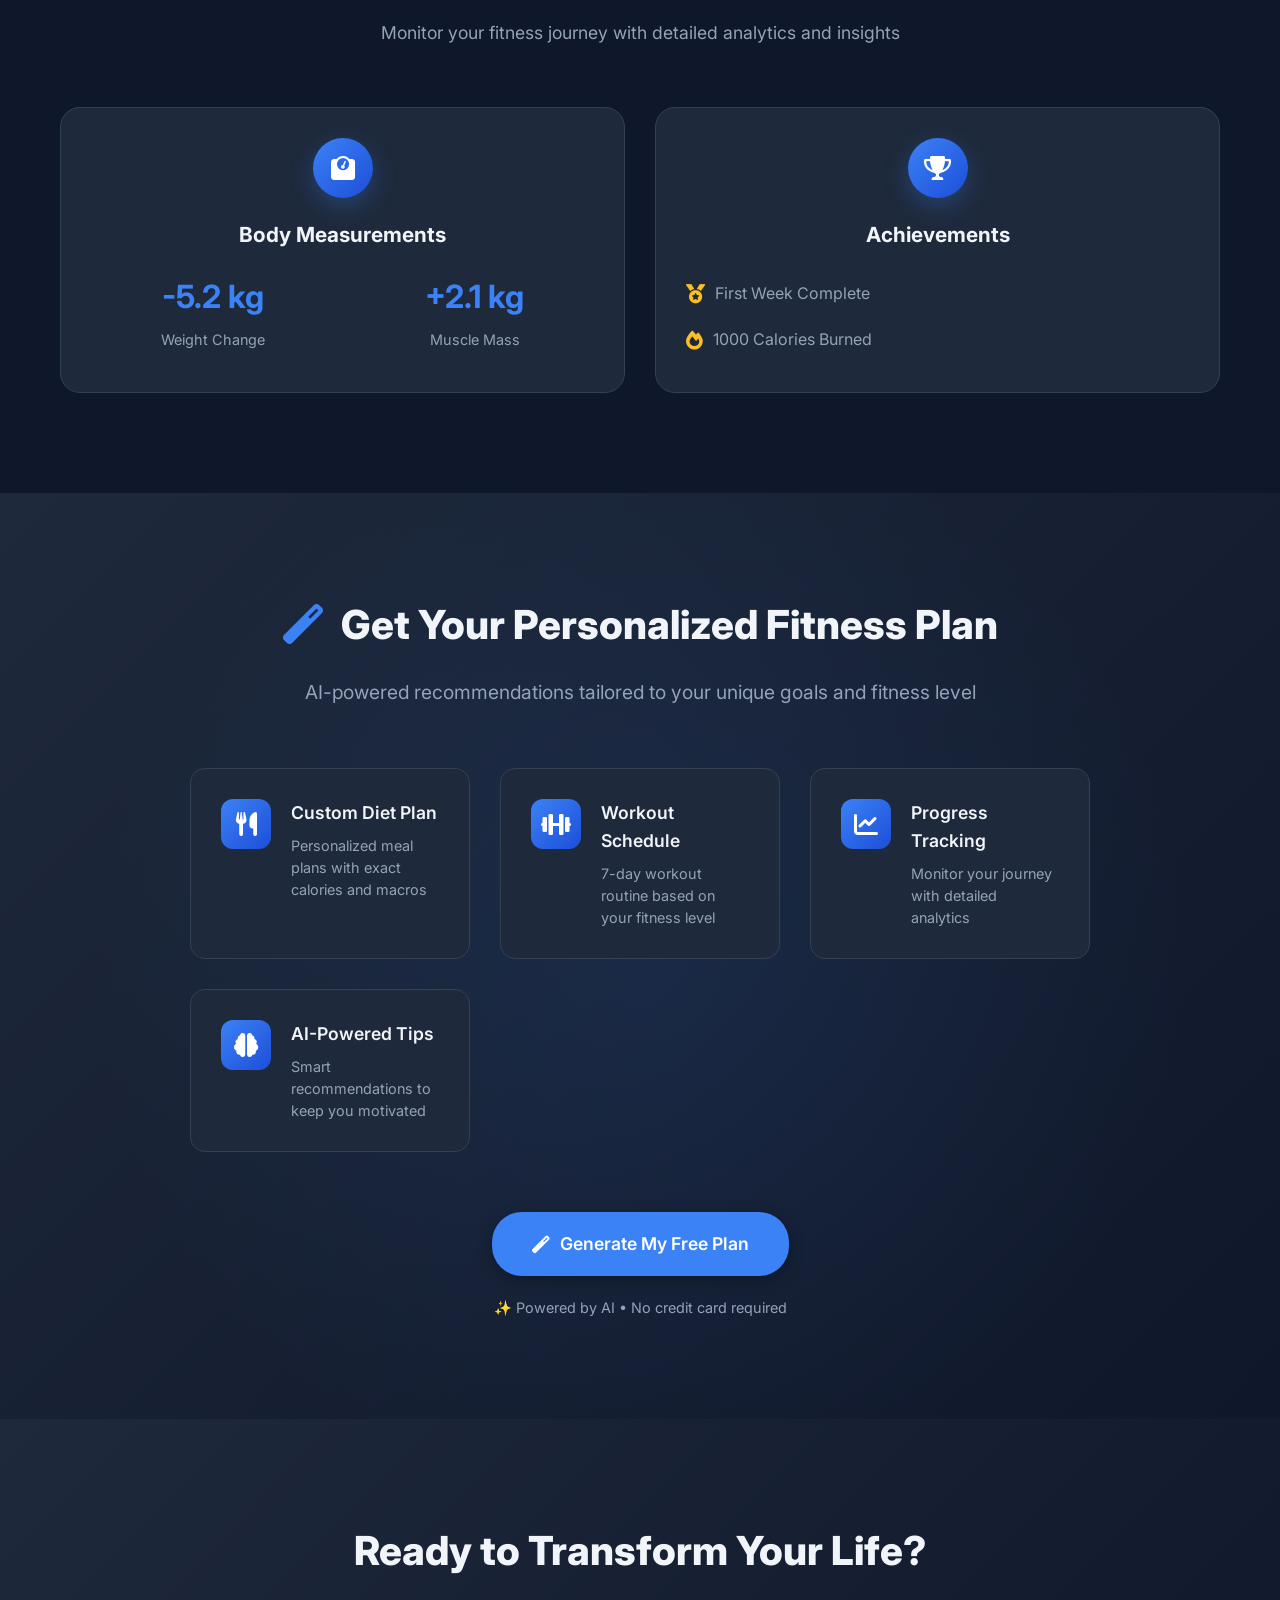
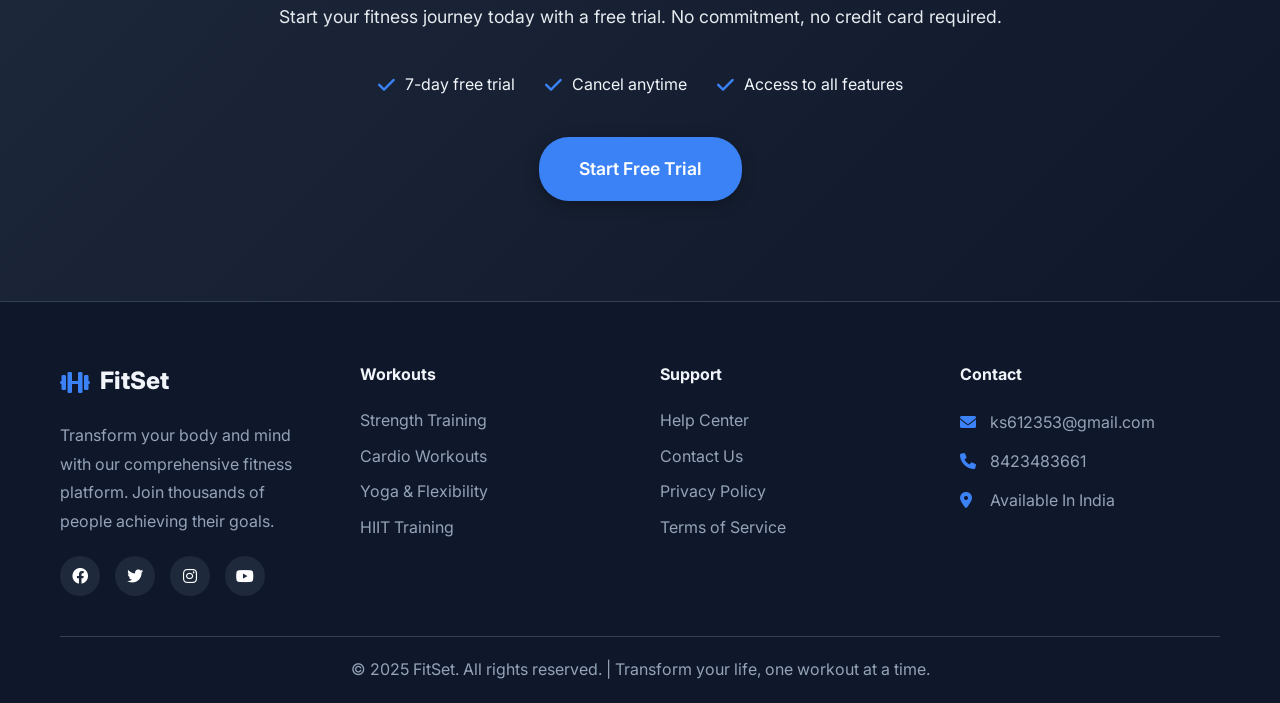
==== commit 1f4a5620: "Update index.html" ====
--- a/index.html
+++ b/index.html
@@ -430,8 +430,8 @@
         <div class="footer-section">
           <h4>Contact</h4>
           <div class="contact-info">
-            <p><i class="fas fa-envelope"></i> support@FitSet.com</p>
-            <p><i class="fas fa-phone"></i> 347658547x</p>
+            <p><i class="fas fa-envelope"></i> ks612353@gmail.com</p>
+            <p><i class="fas fa-phone"></i> 8423483661</p>
             <p><i class="fas fa-map-marker-alt"></i> Available In India</p>
           </div>
         </div>
